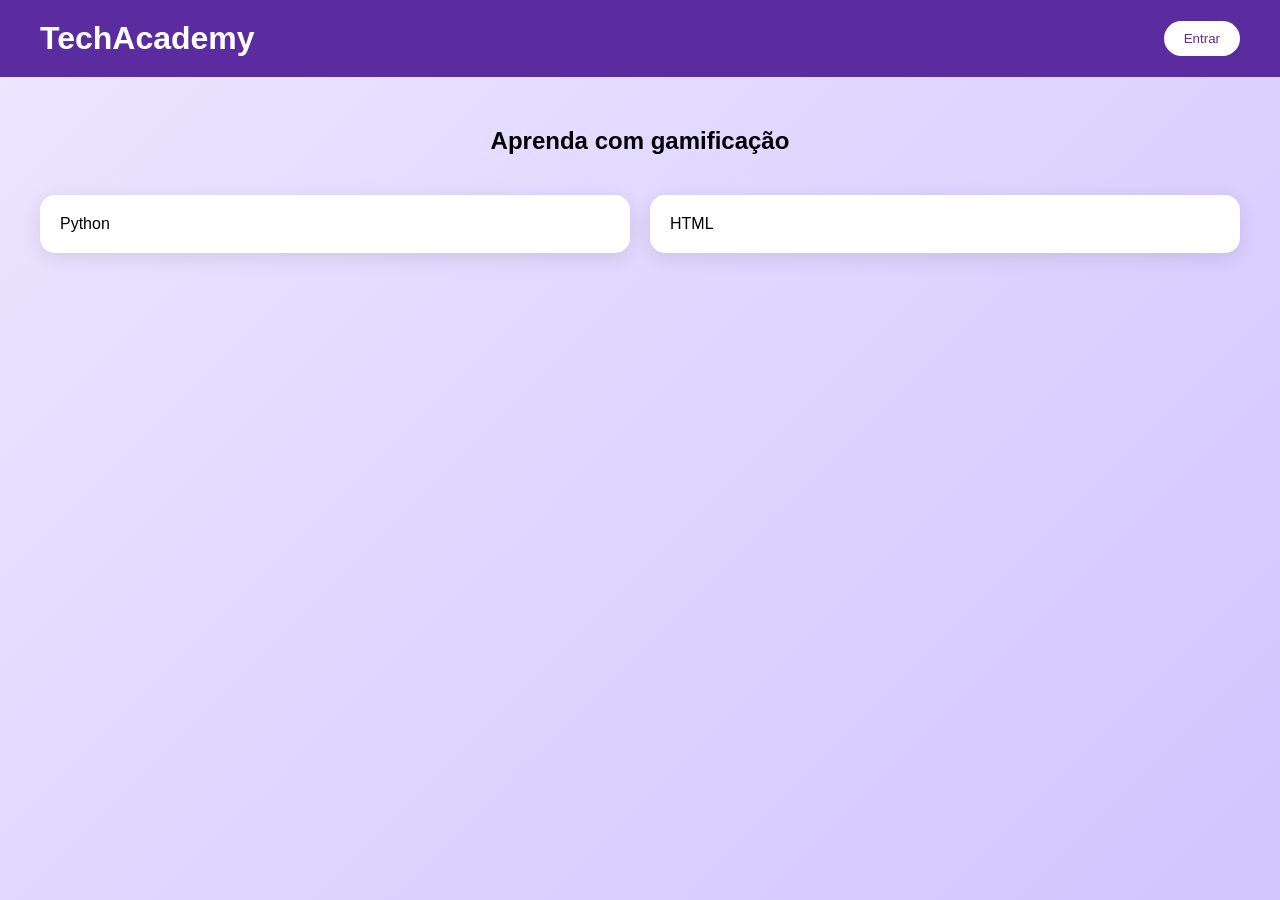
==== site teste/INDEX.HTML @ 082bac85 "Add files via upload site-hmtl" ====
<!DOCTYPE html>
<html lang="pt-br">
<head>
<meta charset="UTF-8">
<meta name="viewport" content="width=device-width, initial-scale=1.0">
<title>TechAcademy</title>

<link rel="stylesheet" href="style.css">
</head>

<body>

<header>
  <h1>TechAcademy</h1>
  <button onclick="irLogin()">Entrar</button>
</header>

<section class="hero">
  <h2>Aprenda com gamificação</h2>
</section>

<div class="cursos">
  <div class="card" onclick="bloqueado()">Python</div>
  <div class="card" onclick="bloqueado()">HTML</div>
</div>

<script>
function bloqueado(){
  alert("Faça login!");
  window.location.href="login.html";
}

function irLogin(){
  window.location.href="login.html";
}
</script>

<script src="js/db.js"></script>
<script src="js/auth.js"></script>




</body>
</html>
---- site teste/style.css ----
*{
  margin:0;
  padding:0;
  box-sizing:border-box;
  font-family: 'Segoe UI', sans-serif;
}

/* FUNDO GLOBAL */
body{
  min-height:100vh;
  background:linear-gradient(135deg,#ede7ff,#d1c4ff);
}

/* HEADER */
header{
  display:flex;
  justify-content:space-between;
  align-items:center;
  padding:20px 40px;
  background:#5a2ca0;
  color:white;
}

header button{
  padding:10px 20px;
  border:none;
  border-radius:20px;
  background:white;
  color:#5a2ca0;
  cursor:pointer;
}

/* HOME */
.hero{
  text-align:center;
  margin-top:50px;
}

.cursos{
  display:grid;
  grid-template-columns:repeat(auto-fit,minmax(200px,1fr));
  gap:20px;
  padding:40px;
}

.card{
  background:white;
  padding:20px;
  border-radius:15px;
  box-shadow:0 5px 20px rgba(0,0,0,0.1);
  cursor:pointer;
  transition:0.3s;
}

.card:hover{
  transform:scale(1.05);
}

/* LOGIN E CADASTRO */
.bg{
  display:flex;
  justify-content:center;
  align-items:center;
  height:100vh;
}

.container{
  width:90%;
  max-width:1100px;
  height:600px;
  display:flex;
  background:white;
  border-radius:20px;
  overflow:hidden;
  box-shadow:0 10px 40px rgba(0,0,0,0.2);
}

.form-box{
  flex:1;
  padding:60px;
  display:flex;
  flex-direction:column;
  justify-content:center;
}

.form-box h1{
  font-size:32px;
  color:#5a2ca0;
  margin-bottom:20px;
}

.form-box input{
  padding:14px;
  margin-bottom:15px;
  border-radius:25px;
  border:1px solid #ddd;
  outline:none;
  transition:0.3s;
}

.form-box input:focus{
  border-color:#7b2ff7;
}

/* BOTÃO */
.form-box button{
  padding:14px;
  border:none;
  border-radius:25px;
  background:linear-gradient(135deg,#7b2ff7,#f107a3);
  color:white;
  font-weight:bold;
  cursor:pointer;
  transition:0.3s;
}

.form-box button:hover{
  transform:scale(1.05);
}

/* LADO ROXO */
.design-box{
  flex:1;
  background:linear-gradient(135deg,#5f0a87,#a4508b);
}

/* DASHBOARD */
#app{
  padding:20px;
}

/* TRILHA */
.trilha{
  display:flex;
  flex-wrap:wrap;
  gap:15px;
  margin-top:20px;
}

.nivel{
  width:70px;
  height:70px;
  border-radius:50%;
  display:flex;
  align-items:center;
  justify-content:center;
  font-weight:bold;
  cursor:pointer;
  transition:0.3s;
}

.ativo{
  background:linear-gradient(135deg,#7b2ff7,#f107a3);
  color:white;
}

.bloqueado{
  background:#ccc;
  color:#666;
}

.ativo:hover{
  transform:scale(1.1);
}

/* RESPONSIVO */
@media(max-width:768px){
  .container{
    flex-direction:column;
    height:auto;
  }

  .design-box{
    height:200px;
  }

  header{
    flex-direction:column;
    gap:10px;
  }
}
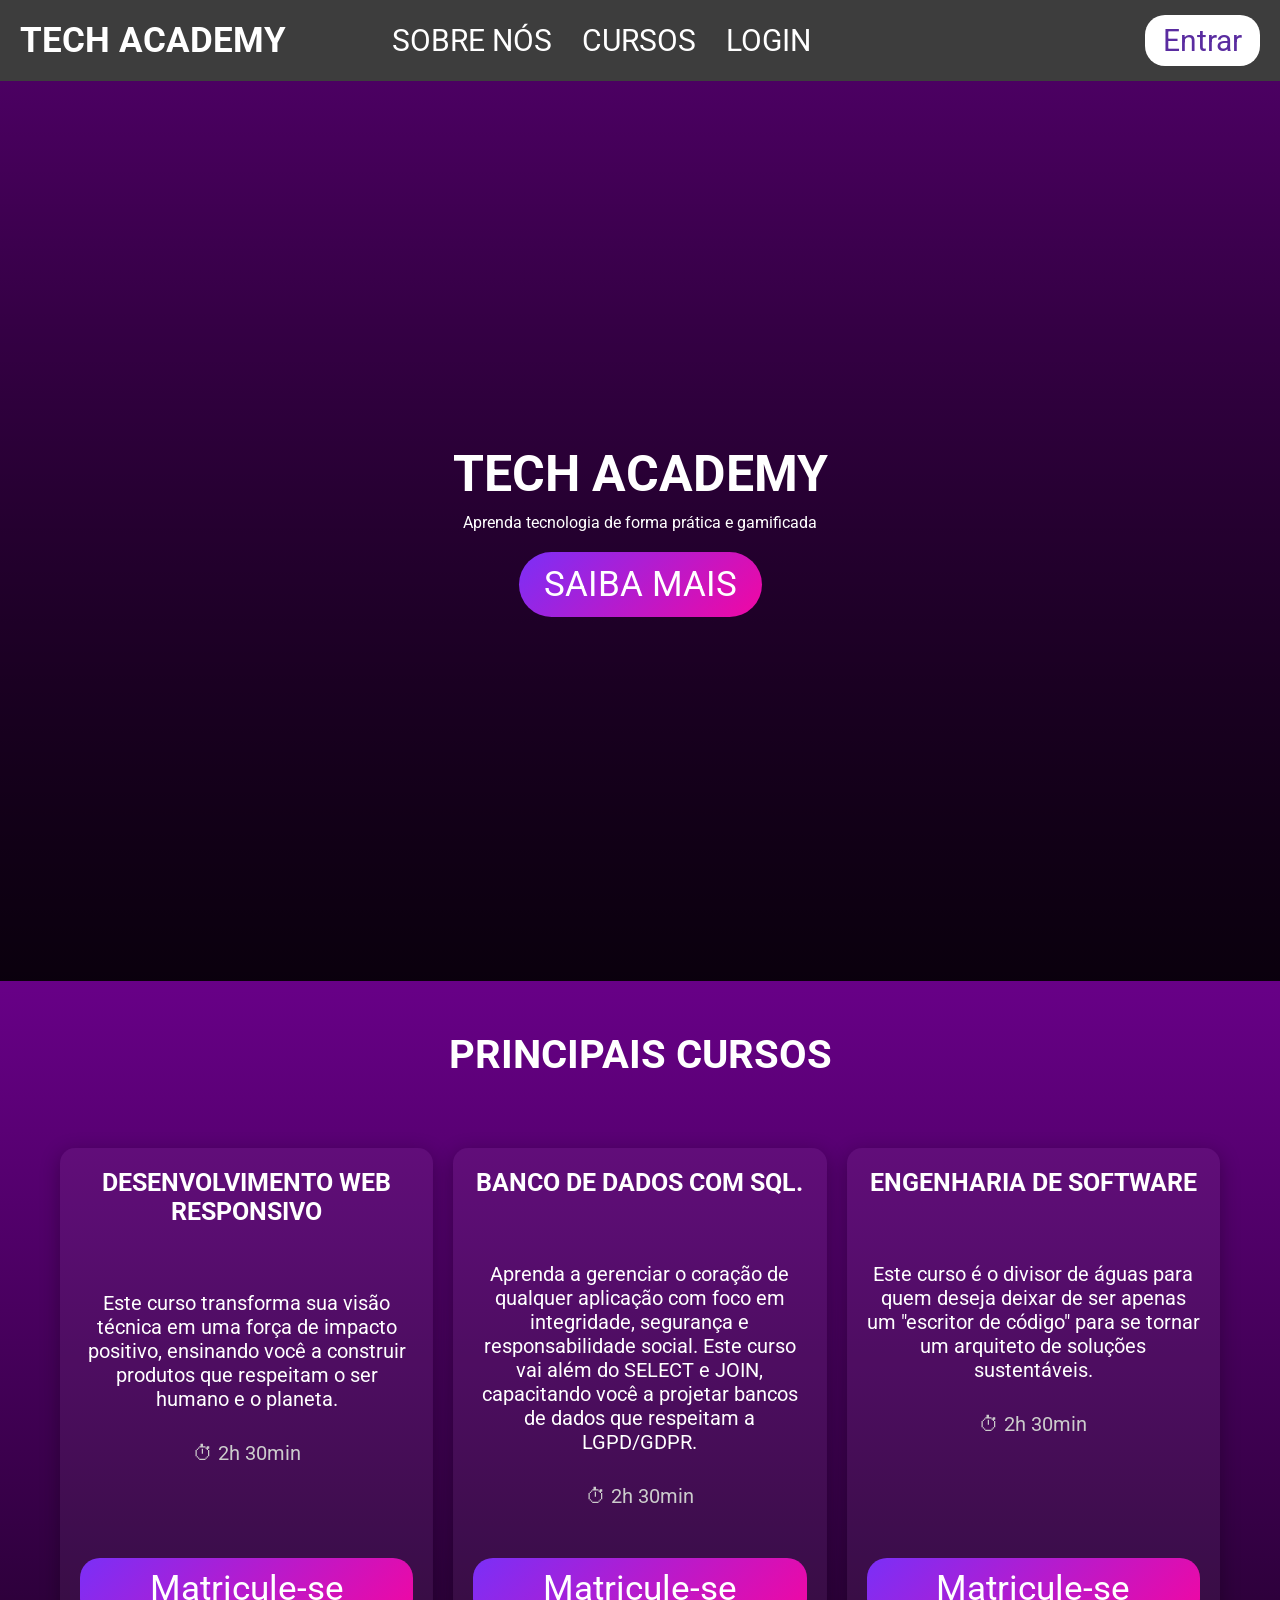
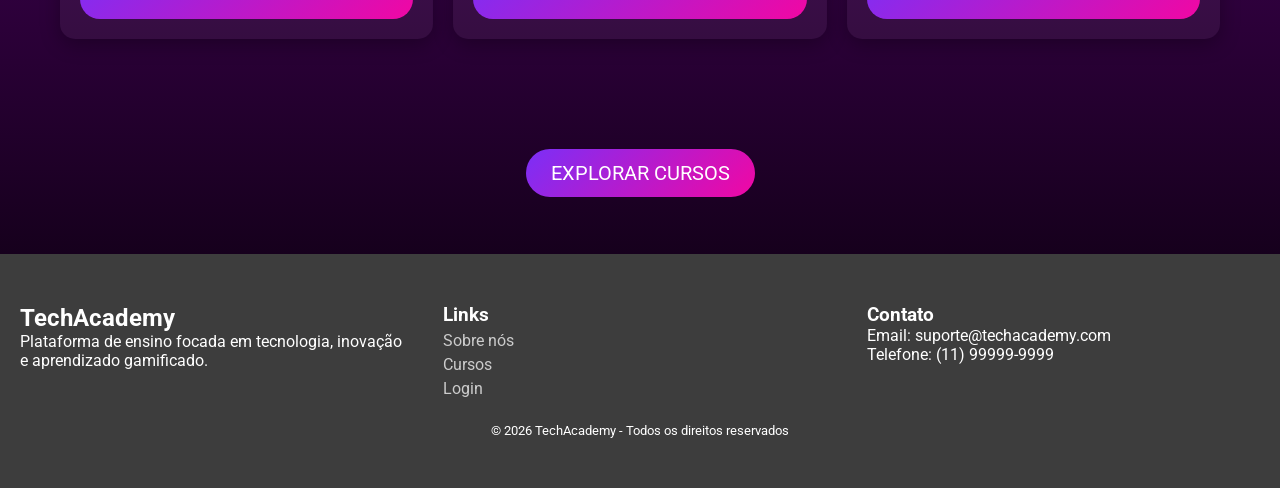
==== commit 29699a1f: "Add files via upload" ====
--- a/site teste/INDEX.HTML
+++ b/site teste/INDEX.HTML
@@ -6,23 +6,95 @@
 <title>TechAcademy</title>
 
 <link rel="stylesheet" href="style.css">
+<link href="https://fonts.googleapis.com/css2?family=Roboto:wght@300;400;500;700&display=swap" rel="stylesheet">
+
 </head>
 
 <body>
 
 <header>
-  <h1>TechAcademy</h1>
+  <h1 class="logo">TECH ACADEMY</h1>
+
+  <nav>
+    <a href="#">SOBRE NÓS</a>
+    <a href="#">CURSOS</a>
+    <a href="login.html">LOGIN</a>
+  </nav>
+
   <button onclick="irLogin()">Entrar</button>
 </header>
 
+<!-- HERO -->
 <section class="hero">
-  <h2>Aprenda com gamificação</h2>
+
+  <!-- VÍDEO DE FUNDO -->
+  <video autoplay muted loop class="video-bg">
+    <source src="ProductService Landing Page Website in Black Blue Techflux Style.mp4">
+
+  </video>
+
+  <!-- CONTEÚDO -->
+  <div class="hero-content">
+    <h2>TECH ACADEMY</h2>
+    <p>Aprenda tecnologia de forma prática e gamificada</p>
+    <button onclick="irLogin()">SAIBA MAIS</button>
+  </div>
+
 </section>
 
-<div class="cursos">
-  <div class="card" onclick="bloqueado()">Python</div>
-  <div class="card" onclick="bloqueado()">HTML</div>
+
+<!-- CURSOS -->
+<section class="cursos-section">
+  <h2>PRINCIPAIS CURSOS</h2>
+
+  <div class="cursos">
+    <div class="card" onclick="bloqueado()">
+      <h3>DESENVOLVIMENTO WEB RESPONSIVO </h3>
+      <br>
+      <p>Este curso transforma sua visão técnica em uma força de impacto positivo, ensinando você a construir produtos que respeitam o ser humano e o planeta.</p>
+
+       <div class="tempo">
+    ⏱ 2h 30min
+  </div>
+
+      <button>Matricule-se</button>
+    </div>
+
+    <div class="card" onclick="bloqueado()">
+      <h3>BANCO DE DADOS COM SQL.</h3>
+      <br>
+      <p>Aprenda a gerenciar o coração de qualquer aplicação com foco em integridade, segurança e responsabilidade social. Este curso vai além do SELECT e JOIN, capacitando você a projetar bancos de dados que respeitam a LGPD/GDPR.</p>
+      
+       <div class="tempo">
+    ⏱ 2h 30min
+  </div>
+      
+      <button>Matricule-se</button>
+    </div>
+
+    <div class="card" onclick="bloqueado()">
+      <h3>ENGENHARIA DE SOFTWARE </h3>
+      <br>
+      <p>Este curso é o divisor de águas para quem deseja deixar de ser apenas um "escritor de código" para se tornar um arquiteto de soluções sustentáveis.</p>
+      
+       <div class="tempo">
+    ⏱ 2h 30min
+  </div>
+      
+      <button>Matricule-se</button>
+    </div>
+  </div>
+</section>
+
+
+ </div> <!-- fecha cursos -->
+
+<div class="explorar">
+  <button onclick="irLogin()">EXPLORAR CURSOS</button>
 </div>
+
+</section>
+
 
 <script>
 function bloqueado(){
@@ -37,8 +109,39 @@
 
 <script src="js/db.js"></script>
 <script src="js/auth.js"></script>
+<br><br><br>
+<footer class="footer">
 
+  <div class="footer-container">
 
+    <!-- LOGO / SOBRE -->
+    <div class="footer-box">
+      <h2>TechAcademy</h2>
+      <p>Plataforma de ensino focada em tecnologia, inovação e aprendizado gamificado.</p>
+    </div>
+
+    <!-- LINKS -->
+    <div class="footer-box">
+      <h3>Links</h3>
+      <a href="#">Sobre nós</a>
+      <a href="#">Cursos</a>
+      <a href="login.html">Login</a>
+    </div>
+
+    <!-- CONTATO -->
+    <div class="footer-box">
+      <h3>Contato</h3>
+      <p>Email: suporte@techacademy.com</p>
+      <p>Telefone: (11) 99999-9999</p>
+    </div>
+
+  </div>
+
+  <div class="footer-bottom">
+    <p>© 2026 TechAcademy - Todos os direitos reservados</p>
+  </div>
+
+</footer>
 
 
 </body>
--- a/site teste/style.css
+++ b/site teste/style.css
@@ -2,13 +2,14 @@
   margin:0;
   padding:0;
   box-sizing:border-box;
-  font-family: 'Segoe UI', sans-serif;
+  font-family: 'Roboto', sans-serif;
 }
 
 /* FUNDO GLOBAL */
 body{
   min-height:100vh;
-  background:linear-gradient(135deg,#ede7ff,#d1c4ff);
+  background:linear-gradient(to bottom,#c400ff,#000);
+  color:white;
 }
 
 /* HEADER */
@@ -16,47 +17,177 @@
   display:flex;
   justify-content:space-between;
   align-items:center;
-  padding:20px 40px;
-  background:#5a2ca0;
-  color:white;
-}
-
+  padding:15px 20px;
+  background:linear-gradient(135deg,rgb(61, 61, 61),rgb(61, 61, 61));
+  color:white;
+
+  position:fixed;
+  top:0;
+  left:0;
+  width:100%;
+  z-index:1000;
+
+  position:relative; /* necessário pro menu central */
+}
+
+/* LOGO */
+header h1{
+  font-size:35px;
+}
+
+/* MENU CENTRAL */
+nav{
+  position:absolute;
+  left:47%;
+  transform:translateX(-50%);
+  display:flex;
+  gap:30px;
+}
+
+nav a{
+  text-decoration:none;
+  color:white;
+  font-size: 30px;
+}
+
+/* BOTÃO */
 header button{
-  padding:10px 20px;
+  padding:8px 18px;
   border:none;
   border-radius:20px;
   background:white;
   color:#5a2ca0;
   cursor:pointer;
-}
-
-/* HOME */
+  font-size: 30px;
+}
+
+/* HERO COM VÍDEO */
 .hero{
+  margin-top:0px;
+  position:relative;
+  height:100vh;
+  display:flex;
+  align-items:center;
+  justify-content:center;
   text-align:center;
-  margin-top:50px;
+  overflow:hidden;
+}
+
+.video-bg{
+  position:absolute;
+  top:0;
+  left:0;
+  width:120%;
+  height:100%;
+  object-fit:cover;
+  z-index:0;
+}
+
+.hero::after{
+  content:"";
+  position:absolute;
+  width:100%;
+  height:100%;
+  background:linear-gradient(rgba(0,0,0,0.6),rgba(0,0,0,0.9));
+  z-index:1;
+}
+
+.hero-content{
+  position:relative;
+  z-index:2;
+}
+
+.hero-content h2{
+  font-size:50px;
+  margin-bottom:10px;
+}
+
+.hero-content p{
+  margin-bottom:20px;
+}
+
+.hero-content button{
+  padding:12px 25px;
+  border:none;
+  border-radius:100px;
+  background:linear-gradient(135deg,#7b2ff7,#f107a3);
+  color:white;
+  cursor:pointer;
+  font-size:35px;
+  
+}
+
+/* CURSOS */
+.cursos-section{
+  text-align:center;
+  padding:50px 20px;
+}
+
+.cursos-section h2{  margin-bottom:30px;
+  font-size:40px;
 }
 
 .cursos{
   display:grid;
-  grid-template-columns:repeat(auto-fit,minmax(200px,1fr));
+ grid-template-columns: repeat(3, 1fr); /* 🔥 3 colunas fixas */
   gap:20px;
   padding:40px;
-}
-
+  font-size: 30px;
+}
+
+/* CARD */
 .card{
-  background:white;
+  background:rgba(255,255,255,0.05);
   padding:20px;
   border-radius:15px;
-  box-shadow:0 5px 20px rgba(0,0,0,0.1);
+  box-shadow:0 5px 20px rgba(0,0,0,0.3);
   cursor:pointer;
   transition:0.3s;
+  color:white;
+
+  display:flex;
+  flex-direction:column;
+  text-align:center;
 }
 
 .card:hover{
   transform:scale(1.05);
 }
 
-/* LOGIN E CADASTRO */
+
+.card h3{
+  margin-bottom:30px;
+  font-size: 25px;
+}
+
+.card p{
+  font-size:20px;
+  margin-bottom:30px;
+  min-height:100px;
+}
+
+
+
+/* TEMPO */
+.tempo{
+  font-size:20px;
+  color:#ccc;
+  margin-bottom:50px;
+}
+
+/* BOTÃO CARD */
+.card button{
+  margin-top:auto;
+  padding:10px;
+  border:none;
+  border-radius:20px;
+  background:linear-gradient(135deg,#7b2ff7,#f107a3);
+  color:white;
+  cursor:pointer;
+  font-size: 35px;
+}
+
+/* LOGIN */
 .bg{
   display:flex;
   justify-content:center;
@@ -69,10 +200,10 @@
   max-width:1100px;
   height:600px;
   display:flex;
-  background:white;
   border-radius:20px;
   overflow:hidden;
-  box-shadow:0 10px 40px rgba(0,0,0,0.2);
+  box-shadow:0 10px 40px rgba(0,0,0,0.5);
+  background:rgba(0,0,0,0.6);
 }
 
 .form-box{
@@ -84,8 +215,7 @@
 }
 
 .form-box h1{
-  font-size:32px;
-  color:#5a2ca0;
+  font-size:36px;
   margin-bottom:20px;
 }
 
@@ -93,89 +223,209 @@
   padding:14px;
   margin-bottom:15px;
   border-radius:25px;
-  border:1px solid #ddd;
-  outline:none;
-  transition:0.3s;
-}
-
-.form-box input:focus{
-  border-color:#7b2ff7;
-}
-
-/* BOTÃO */
+  border:none;
+  background:rgba(255,255,255,0.1);
+  color:white;
+}
+
 .form-box button{
   padding:14px;
   border:none;
   border-radius:25px;
   background:linear-gradient(135deg,#7b2ff7,#f107a3);
   color:white;
-  font-weight:bold;
-  cursor:pointer;
-  transition:0.3s;
-}
-
-.form-box button:hover{
-  transform:scale(1.05);
-}
-
-/* LADO ROXO */
-.design-box{
+  cursor:pointer;
+}
+
+/* FOOTER */
+.footer{
+  background:linear-gradient(135deg,rgb(61, 61, 61),rgb(61, 61, 61));
+  padding:50px 20px;
+}
+
+.footer-container{
+  display:flex;
+  justify-content:space-between;
+  flex-wrap:wrap;
+  gap:30px;
+}
+
+.footer-box{
   flex:1;
-  background:linear-gradient(135deg,#5f0a87,#a4508b);
-}
-
-/* DASHBOARD */
-#app{
-  padding:20px;
-}
-
-/* TRILHA */
-.trilha{
-  display:flex;
-  flex-wrap:wrap;
-  gap:15px;
+  min-width:200px;
+}
+
+.footer-box a{
+  display:block;
+  color:#ccc;
+  text-decoration:none;
+  margin:5px 0;
+}
+
+.footer-bottom{
+  text-align:center;
   margin-top:20px;
-}
-
-.nivel{
-  width:70px;
-  height:70px;
-  border-radius:50%;
-  display:flex;
-  align-items:center;
-  justify-content:center;
-  font-weight:bold;
-  cursor:pointer;
-  transition:0.3s;
-}
-
-.ativo{
-  background:linear-gradient(135deg,#7b2ff7,#f107a3);
-  color:white;
-}
-
-.bloqueado{
-  background:#ccc;
-  color:#666;
-}
-
-.ativo:hover{
-  transform:scale(1.1);
+  font-size:13px;
 }
 
 /* RESPONSIVO */
 @media(max-width:768px){
-  .container{
-    flex-direction:column;
-    height:auto;
-  }
-
-  .design-box{
-    height:200px;
-  }
 
   header{
     flex-direction:column;
     gap:10px;
-  }
-}
+    text-align:center;
+  }
+
+  nav{
+    position:static;
+    transform:none;
+    justify-content:center;
+  }
+
+  .hero{
+    height:70vh;
+  }
+
+  .cursos{
+    display:flex;
+    flex-direction:column;
+    align-items:center;
+  }
+
+  .card{
+    width:90%;
+  }
+
+}
+
+/* FUNDO */
+.auth-bg{
+  background:linear-gradient(135deg,#e6d9ff,#d6c6ff);
+  display:flex;
+  justify-content:center;
+  align-items:center;
+  height:100vh;
+}
+
+/* CONTAINER */
+.auth-container{
+  width:90%;
+  max-width:1100px;
+  height:600px;
+  display:flex;
+  border-radius:25px;
+  overflow:hidden;
+  background:white;
+  box-shadow:0 20px 60px rgba(0,0,0,0.2);
+}
+
+/* ESQUERDA */
+.auth-left{
+  flex:1;
+  padding:60px;
+  display:flex;
+  flex-direction:column;
+  justify-content:center;
+  color:#3a0d66;
+}
+
+.auth-left h2{
+  font-size:40px;
+  margin-bottom:20px;
+}
+
+/* INPUTS */
+.auth-left input{
+  padding:12px;
+  margin-bottom:15px;
+  border-radius:25px;
+  border:1px solid #ccc;
+  outline:none;
+}
+
+/* OPÇÕES */
+.auth-options{
+  display:flex;
+  justify-content:space-between;
+  font-size:15px;
+  margin-bottom:20px;
+}
+
+.auth-options a{
+  color:#6a0dad;
+  text-decoration:none;
+}
+
+/* BOTÃO */
+.auth-left button{
+  padding:12px;
+  border:none;
+  border-radius:25px;
+  background:#4b007d;
+  color:white;
+  cursor:pointer;
+}
+
+/* DIREITA */
+.auth-right{
+  flex:1;
+  background:linear-gradient(135deg,#6a0dad,#2d004d);
+  position:relative;
+}
+
+/* DETALHES */
+.auth-right::before{
+  content:"";
+  position:absolute;
+  width:300px;
+  height:300px;
+  background:rgba(255,255,255,0.1);
+  border-radius:50%;
+  top:-50px;
+  right:-50px;
+}
+
+.auth-right::after{
+  content:"";
+  position:absolute;
+  width:200px;
+  height:200px;
+  background:rgba(255,255,255,0.05);
+  border-radius:50%;
+  bottom:-50px;
+  left:-50px;
+}
+
+/* RESPONSIVO */
+@media(max-width:768px){
+
+  .auth-container{
+    flex-direction:column;
+    height:auto;
+  }
+
+  .auth-right{
+    height:200px;
+  }
+
+}
+.explorar{
+  margin-top:20px;
+  text-align:center;
+}
+
+.explorar button{
+  padding:12px 25px;
+  border:none;
+  border-radius:100px;
+  background:linear-gradient(135deg,#7b2ff7,#f107a3);
+  color:white;
+  cursor:pointer;
+  font-size:20px;
+  transition:0.3s;
+}
+
+.explorar button:hover{
+  transform:scale(1.05);
+}
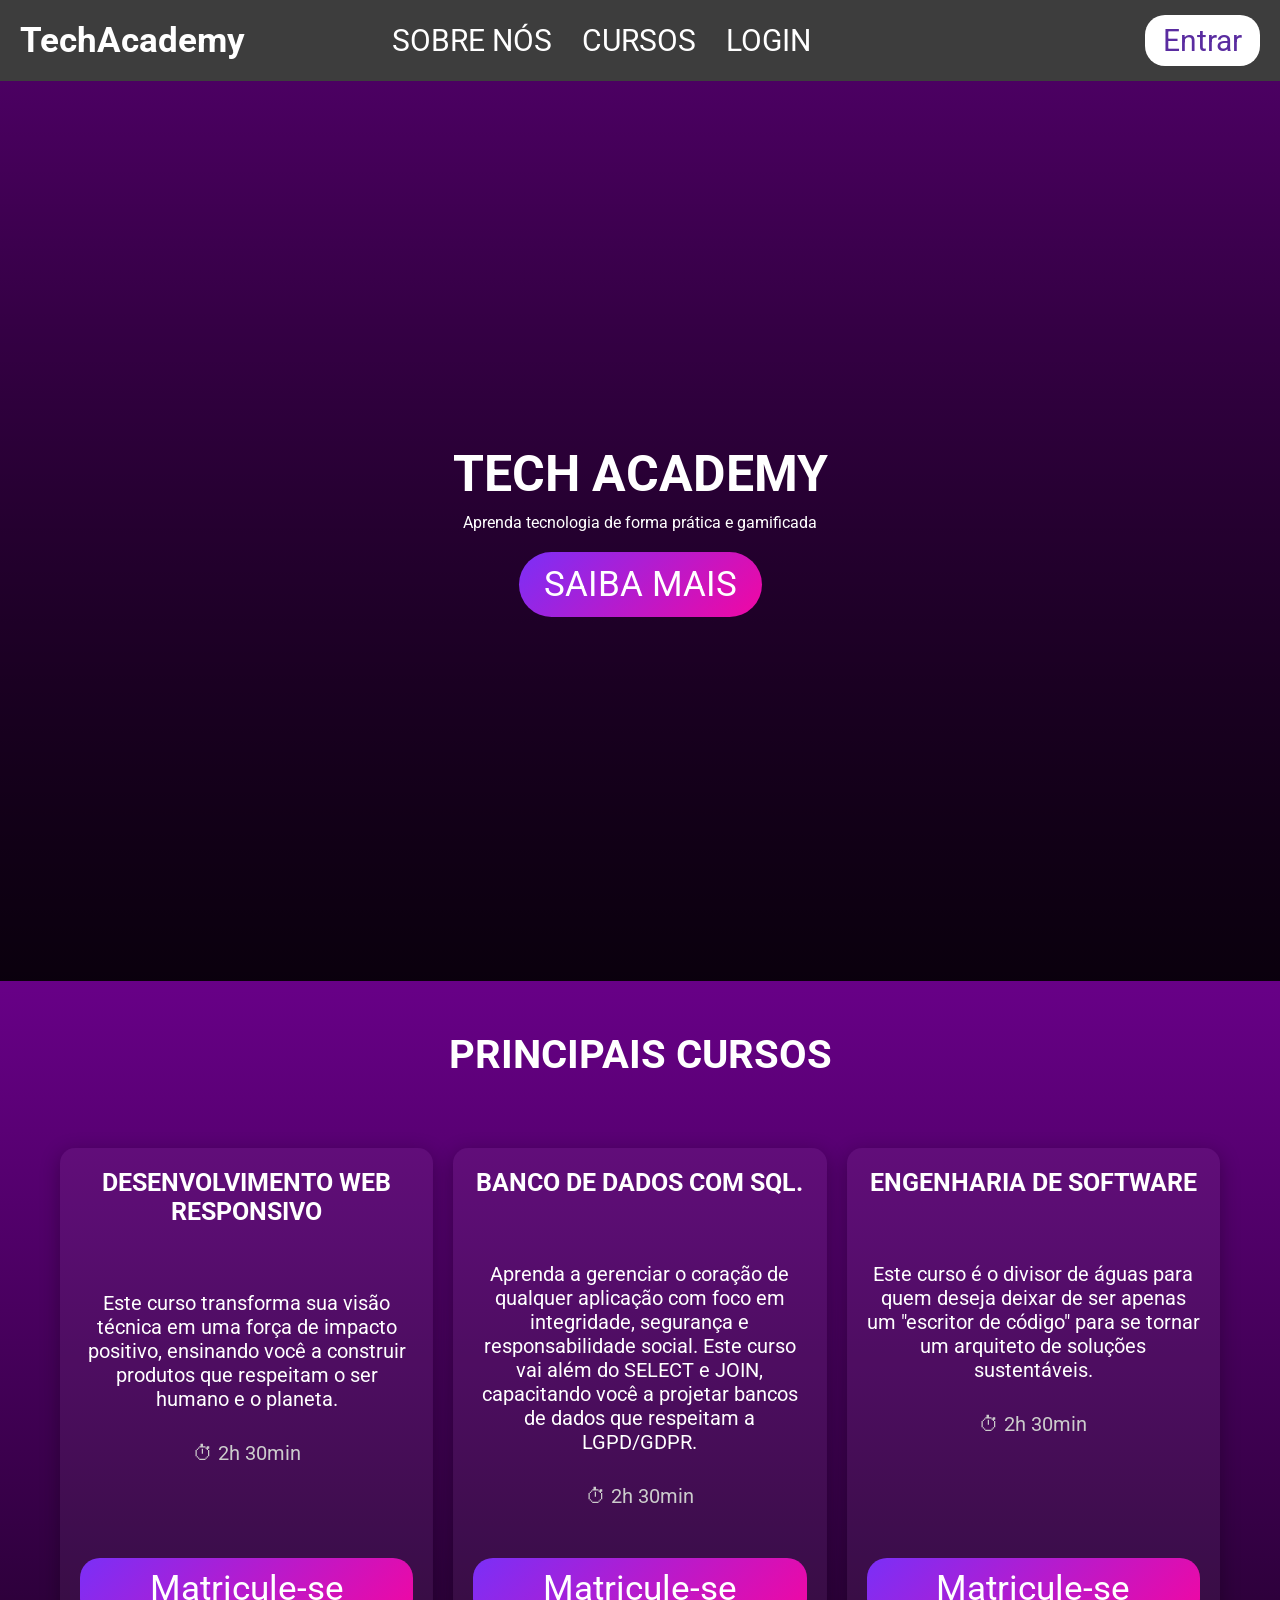
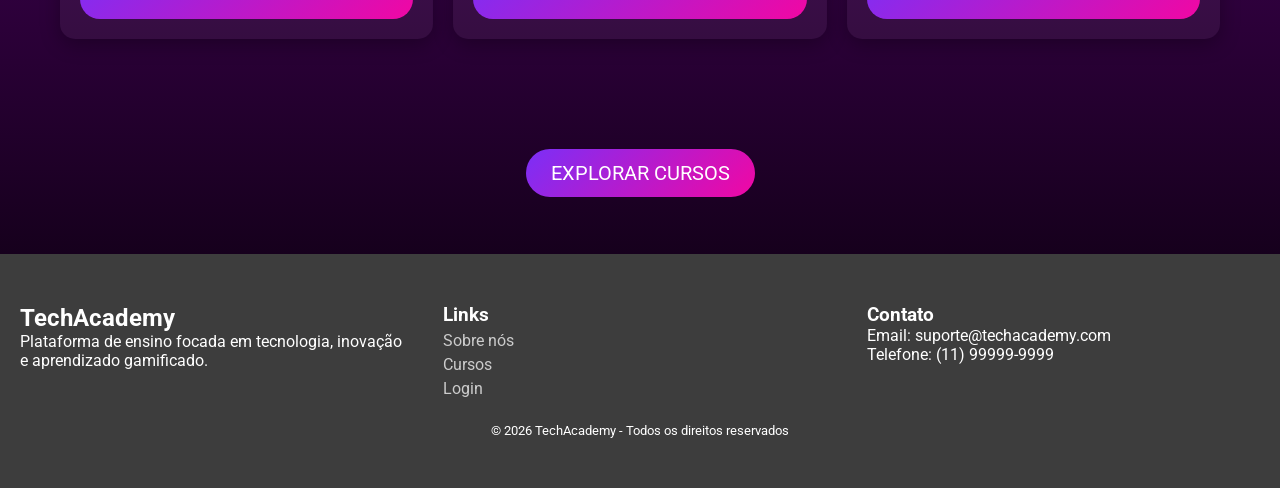
==== commit 0f3fba31: "Add files via upload" ====
--- a/site teste/INDEX.HTML
+++ b/site teste/INDEX.HTML
@@ -13,11 +13,14 @@
 <body>
 
 <header>
-  <h1 class="logo">TECH ACADEMY</h1>
+  <h1 class="logo">
+  <a href="index.html">TechAcademy</a>
+</h1>
+
 
   <nav>
     <a href="#">SOBRE NÓS</a>
-    <a href="#">CURSOS</a>
+    <a href="cursos.html">CURSOS</a>
     <a href="login.html">LOGIN</a>
   </nav>
 
--- a/site teste/style.css
+++ b/site teste/style.css
@@ -429,3 +429,303 @@
 .explorar button:hover{
   transform:scale(1.05);
 }
+.dashboard{
+  padding:100px 20px 40px;
+  max-width:1200px;
+  margin:auto;
+}
+
+/* SAUDAÇÃO */
+.saudacao{
+  font-size:28px;
+  margin-bottom:20px;
+}
+
+/* BUSCA */
+.busca input{
+  width:100%;
+  padding:15px;
+
+  border-radius:15px;
+  border:1px solid rgba(255,255,255,0.1);
+
+  background:#1e1e1e; /* 🔥 cinza escuro */
+  color:white;
+
+  outline:none;
+  transition:0.3s;
+}
+
+
+/* INFO CARDS */
+.info-cards{
+  display:flex;
+  gap:20px;
+  margin-bottom:30px;
+}
+
+.info-card{
+  flex:1;
+  background:#1e1e1e; /* 🔥 cinza escuro */
+  padding:20px;
+  border-radius:15px;
+}
+
+
+
+.info-card span{
+  font-size:30px;
+  font-weight:bold;
+}
+
+/* TABS */
+.tabs{
+  display:flex;
+  gap:10px;
+  margin-bottom:30px;
+}
+
+.tabs button{
+  flex:1;
+  padding:10px;
+  border:none;
+  border-radius:20px;
+  background:rgba(255,255,255,0.1);
+  color:white;
+  cursor:pointer;
+}
+
+.tabs .ativo{
+  background:linear-gradient(135deg,#7b2ff7,#f107a3);
+}
+
+/* BLOCO VAZIO */
+.conteudo-vazio{
+  text-align:center;
+
+  background:#1e1e1e; /* 🔥 cinza escuro */
+  border:1px solid rgba(255,255,255,0.05);
+
+  padding:50px 20px;
+  border-radius:20px;
+}
+
+
+.conteudo-vazio .icone{
+  font-size:50px;
+  margin-bottom:10px;
+}
+
+.conteudo-vazio p{
+  color:#aaa;
+  margin-bottom:20px;
+}
+
+
+.conteudo-vazio button{
+  padding:12px 25px;
+  border-radius:25px;
+
+  background:#1e1e1e;
+  color:white;
+
+  border:1px solid rgba(255,255,255,0.1);
+  cursor:pointer;
+  transition:0.3s;
+}
+.conteudo-vazio button:hover{
+  background:linear-gradient(135deg,#7b2ff7,#f107a3);
+  border:none;
+}
+.logo a{
+  text-decoration:none;
+  color:inherit; /* mantém a cor original */
+  cursor:pointer;
+}
+
+/* opcional - leve efeito */
+.logo a:hover{
+  opacity:0.8;
+}
+
+/* =========================
+   RESPONSIVIDADE GLOBAL
+========================= */
+
+/* TABLETS */
+@media (max-width: 1024px){
+
+  nav a{
+    font-size:20px;
+  }
+
+  header button{
+    font-size:20px;
+  }
+
+  .hero-content h2{
+    font-size:40px;
+  }
+
+  .hero-content button{
+    font-size:22px;
+  }
+
+  .cursos{
+    grid-template-columns: repeat(2, 1fr); /* 🔥 2 colunas */
+  }
+
+  .card button{
+    font-size:20px;
+  }
+
+}
+
+
+/* MOBILE */
+@media (max-width: 768px){
+
+  /* HEADER */
+  header{
+    flex-direction:column;
+    gap:10px;
+    text-align:center;
+  }
+
+  header h1{
+    font-size:26px;
+  }
+
+  nav{
+    position:static;
+    transform:none;
+    justify-content:center;
+    flex-wrap:wrap;
+    gap:15px;
+  }
+
+  nav a{
+    font-size:16px;
+  }
+
+  header button{
+    font-size:16px;
+    padding:6px 14px;
+  }
+
+  /* HERO */
+  .hero{
+    height:70vh;
+  }
+
+  .hero-content h2{
+    font-size:30px;
+  }
+
+  .hero-content p{
+    font-size:14px;
+  }
+
+  .hero-content button{
+    font-size:16px;
+    padding:10px 20px;
+  }
+
+  /* VÍDEO */
+  .video-bg{
+    width:100%;
+  }
+
+  /* CURSOS */
+  .cursos{
+    grid-template-columns: 1fr; /* 🔥 1 coluna */
+    padding:20px;
+  }
+
+  .card{
+    width:100%;
+  }
+
+  .card h3{
+    font-size:20px;
+  }
+
+  .card p{
+    font-size:14px;
+    min-height:auto;
+  }
+
+  .tempo{
+    font-size:14px;
+    margin-bottom:20px;
+  }
+
+  .card button{
+    font-size:16px;
+  }
+
+  /* DASHBOARD */
+  .dashboard{
+    padding:80px 10px 30px;
+  }
+
+  .saudacao{
+    font-size:20px;
+    text-align:center;
+  }
+
+  .info-cards{
+    flex-direction:column;
+  }
+
+  .tabs{
+    flex-direction:column;
+  }
+
+  .tabs button{
+    font-size:14px;
+  }
+
+  /* FORM LOGIN/CADASTRO */
+  .auth-container{
+    flex-direction:column;
+    height:auto;
+  }
+
+  .auth-left{
+    padding:30px;
+  }
+
+  .auth-left h2{
+    font-size:28px;
+  }
+
+  .auth-right{
+    height:200px;
+  }
+
+}
+
+
+/* MOBILE PEQUENO */
+@media (max-width: 480px){
+
+  .hero-content h2{
+    font-size:24px;
+  }
+
+  .hero-content button{
+    font-size:14px;
+  }
+
+  .card{
+    padding:15px;
+  }
+
+  .card button{
+    font-size:14px;
+  }
+
+}
+
+
